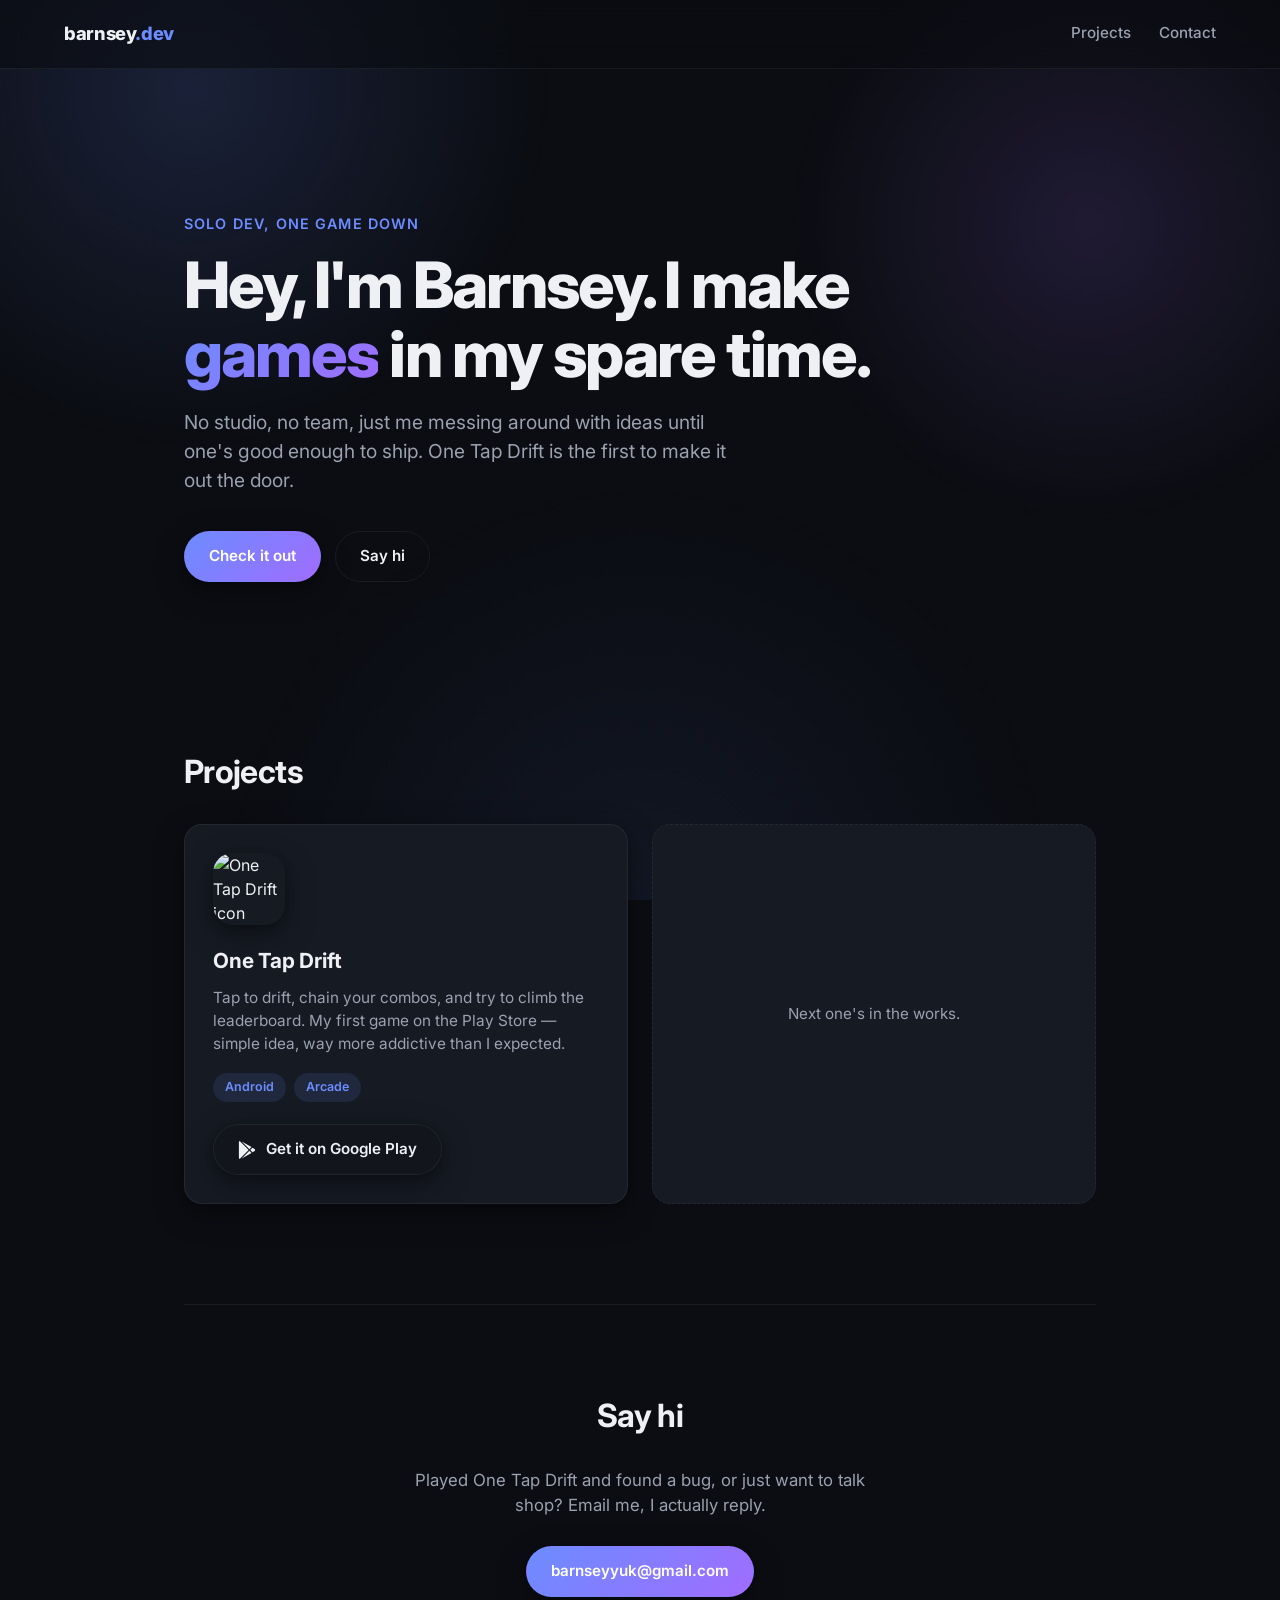
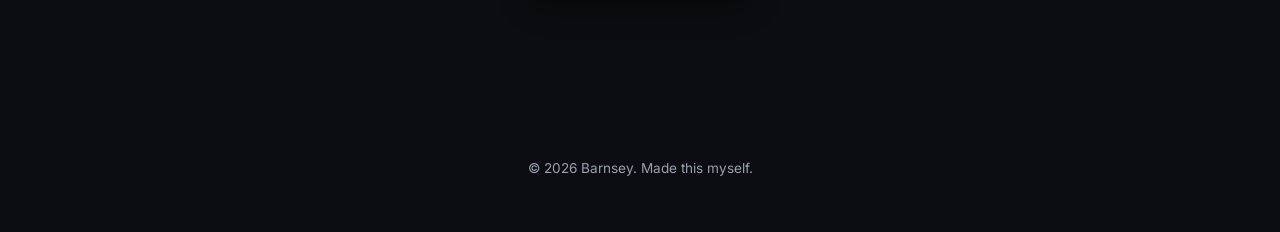
==== index.html @ 82afec38 "Add files via upload" ====
<!DOCTYPE html>
<html lang="en">
<head>
<meta charset="UTF-8">
<meta name="viewport" content="width=device-width, initial-scale=1.0">
<title>Barnsey — I make games</title>
<meta name="description" content="One guy making games and apps in his spare time. Check out One Tap Drift, my first game on the Play Store.">
<link rel="icon" href="assets/onetapdrift-icon.png">
<link rel="preconnect" href="https://fonts.googleapis.com">
<link rel="preconnect" href="https://fonts.gstatic.com" crossorigin>
<link href="https://fonts.googleapis.com/css2?family=Inter:wght@400;500;600;700;800&display=swap" rel="stylesheet">
<link rel="stylesheet" href="style.css">
</head>
<body>

<div class="bg-glow" aria-hidden="true"></div>

<header class="nav">
  <a href="#top" class="nav__brand">barnsey<span>.dev</span></a>
  <nav class="nav__links">
    <a href="#projects">Projects</a>
    <a href="#contact">Contact</a>
  </nav>
</header>

<main id="top">

  <section class="hero">
    <p class="hero__eyebrow reveal">Solo dev, one game down</p>
    <h1 class="hero__title reveal">
      Hey, I'm Barnsey. I make <span class="grad-text">games</span> in my spare time.
    </h1>
    <p class="hero__subtitle reveal">
      No studio, no team, just me messing around with ideas until one's good enough to ship.
      One Tap Drift is the first to make it out the door.
    </p>
    <div class="hero__actions reveal">
      <a href="#projects" class="btn btn--primary">Check it out</a>
      <a href="mailto:barnseyyuk@gmail.com" class="btn btn--ghost">Say hi</a>
    </div>
  </section>

  <section id="projects" class="projects">
    <h2 class="section-title reveal">Projects</h2>

    <div class="card-grid">
      <article class="card reveal">
        <div class="card__icon-wrap">
          <img src="assets/onetapdrift-icon.png" alt="One Tap Drift icon" class="card__icon">
        </div>
        <div class="card__body">
          <h3 class="card__title">One Tap Drift</h3>
          <p class="card__desc">
            Tap to drift, chain your combos, and try to climb the leaderboard.
            My first game on the Play Store — simple idea, way more addictive than I expected.
          </p>
          <div class="card__tags">
            <span class="tag">Android</span>
            <span class="tag">Arcade</span>
          </div>
          <a
            href="https://play.google.com/store/apps/details?id=com.barnseyy.onetapdrift"
            class="btn btn--store"
            target="_blank"
            rel="noopener noreferrer"
          >
            <svg viewBox="0 0 512 512" class="btn__glyph" aria-hidden="true">
              <path fill="currentColor" d="M325.3 234.3L104.6 13l280.8 161.2-60.1 60.1zM47 0C34 6.8 25.3 19.2 25.3 35.3v441.3c0 16.1 8.7 28.5 21.7 35.3l256.6-256L47 0zm425.2 225.6l-58.9-34.1-65.7 64.5 65.7 64.5 60.1-34.1c18-14.3 18-46.5-1.2-60.8zM104.6 499l280.8-161.2-60.1-60.1L104.6 499z"/>
            </svg>
            Get it on Google Play
          </a>
        </div>
      </article>

      <article class="card card--placeholder reveal">
        <div class="card__body card__body--center">
          <p class="card__placeholder-text">Next one's in the works.</p>
        </div>
      </article>
    </div>
  </section>

  <section id="contact" class="contact reveal">
    <h2 class="section-title">Say hi</h2>
    <p class="contact__text">
      Played One Tap Drift and found a bug, or just want to talk shop? Email me, I actually reply.
    </p>
    <a href="mailto:barnseyyuk@gmail.com" class="btn btn--primary">barnseyyuk@gmail.com</a>
  </section>

</main>

<footer class="footer">
  <p>&copy; <span id="year"></span> Barnsey. Made this myself.</p>
</footer>

<script src="script.js"></script>
</body>
</html>
---- style.css ----
:root {
  --bg: #0b0d12;
  --bg-elev: #12151c;
  --card: #161a23;
  --card-border: rgba(255, 255, 255, 0.06);
  --text: #eef0f4;
  --text-dim: #9aa1b0;
  --accent: #6c8cff;
  --accent-2: #a06cff;
  --shadow-soft: 0 10px 30px rgba(0, 0, 0, 0.35), 0 2px 8px rgba(0, 0, 0, 0.25);
  --shadow-lift: 0 20px 45px rgba(0, 0, 0, 0.45), 0 6px 16px rgba(0, 0, 0, 0.3);
  --radius: 18px;
}

* { box-sizing: border-box; }

html { scroll-behavior: smooth; }

body {
  margin: 0;
  min-height: 100vh;
  background: var(--bg);
  color: var(--text);
  font-family: "Inter", -apple-system, BlinkMacSystemFont, "Segoe UI", sans-serif;
  line-height: 1.5;
  -webkit-font-smoothing: antialiased;
  overflow-x: hidden;
}

/* ---------- ambient background glow ---------- */
.bg-glow {
  position: fixed;
  inset: 0;
  z-index: -1;
  background:
    radial-gradient(600px circle at 15% 10%, rgba(108, 140, 255, 0.16), transparent 60%),
    radial-gradient(500px circle at 85% 25%, rgba(160, 108, 255, 0.14), transparent 60%),
    radial-gradient(700px circle at 50% 100%, rgba(108, 140, 255, 0.08), transparent 60%);
  pointer-events: none;
}

/* ---------- nav ---------- */
.nav {
  position: sticky;
  top: 0;
  z-index: 10;
  display: flex;
  align-items: center;
  justify-content: space-between;
  padding: 20px clamp(20px, 6vw, 64px);
  backdrop-filter: blur(14px);
  background: rgba(11, 13, 18, 0.6);
  border-bottom: 1px solid var(--card-border);
}

.nav__brand {
  font-weight: 800;
  font-size: 1.15rem;
  letter-spacing: -0.02em;
  color: var(--text);
  text-decoration: none;
}
.nav__brand span { color: var(--accent); }

.nav__links { display: flex; gap: 28px; }
.nav__links a {
  color: var(--text-dim);
  text-decoration: none;
  font-size: 0.95rem;
  font-weight: 500;
  transition: color 0.2s ease;
}
.nav__links a:hover { color: var(--text); }

/* ---------- layout helpers ---------- */
main {
  max-width: 1040px;
  margin: 0 auto;
  padding: 0 clamp(20px, 6vw, 64px);
}

.section-title {
  font-size: clamp(1.5rem, 3vw, 2rem);
  font-weight: 700;
  letter-spacing: -0.02em;
  margin-bottom: 28px;
}

.grad-text {
  background: linear-gradient(135deg, var(--accent), var(--accent-2));
  -webkit-background-clip: text;
  background-clip: text;
  color: transparent;
}

/* ---------- hero ---------- */
.hero {
  padding: clamp(80px, 16vh, 160px) 0 100px;
}

.hero__eyebrow {
  color: var(--accent);
  font-weight: 600;
  font-size: 0.9rem;
  letter-spacing: 0.08em;
  text-transform: uppercase;
  margin: 0 0 16px;
}

.hero__title {
  font-size: clamp(2.4rem, 6vw, 4rem);
  font-weight: 800;
  letter-spacing: -0.03em;
  line-height: 1.08;
  margin: 0 0 20px;
  max-width: 18ch;
}

.hero__subtitle {
  color: var(--text-dim);
  font-size: clamp(1rem, 2vw, 1.2rem);
  max-width: 46ch;
  margin: 0 0 36px;
}

.hero__actions { display: flex; gap: 14px; flex-wrap: wrap; }

/* ---------- buttons ---------- */
.btn {
  display: inline-flex;
  align-items: center;
  gap: 10px;
  padding: 13px 24px;
  border-radius: 999px;
  font-weight: 600;
  font-size: 0.95rem;
  text-decoration: none;
  transition: transform 0.25s ease, box-shadow 0.25s ease, background 0.25s ease;
  border: 1px solid transparent;
  cursor: pointer;
}
.btn:hover { transform: translateY(-2px); }

.btn--primary {
  background: linear-gradient(135deg, var(--accent), var(--accent-2));
  color: white;
  box-shadow: var(--shadow-soft);
}
.btn--primary:hover { box-shadow: var(--shadow-lift); }

.btn--ghost {
  background: transparent;
  color: var(--text);
  border-color: var(--card-border);
}
.btn--ghost:hover { background: rgba(255, 255, 255, 0.04); }

.btn--store {
  background: var(--bg-elev);
  color: var(--text);
  border-color: var(--card-border);
  box-shadow: var(--shadow-soft);
}
.btn--store:hover { box-shadow: var(--shadow-lift); background: #1a1f2b; }
.btn__glyph { width: 18px; height: 18px; }

/* ---------- projects ---------- */
.projects { padding: 40px 0 100px; }

.card-grid {
  display: grid;
  grid-template-columns: repeat(auto-fit, minmax(280px, 1fr));
  gap: 24px;
}

.card {
  background: var(--card);
  border: 1px solid var(--card-border);
  border-radius: var(--radius);
  padding: 28px;
  box-shadow: var(--shadow-soft);
  transition: transform 0.35s ease, box-shadow 0.35s ease, border-color 0.35s ease;
}
.card:hover {
  transform: translateY(-6px);
  box-shadow: var(--shadow-lift);
  border-color: rgba(108, 140, 255, 0.25);
}

.card__icon-wrap {
  width: 72px;
  height: 72px;
  border-radius: 20px;
  overflow: hidden;
  box-shadow: var(--shadow-soft);
  margin-bottom: 20px;
}
.card__icon { width: 100%; height: 100%; display: block; object-fit: cover; }

.card__title { font-size: 1.3rem; font-weight: 700; margin: 0 0 10px; letter-spacing: -0.01em; }
.card__desc { color: var(--text-dim); font-size: 0.96rem; margin: 0 0 18px; }

.card__tags { display: flex; gap: 8px; margin-bottom: 22px; }
.tag {
  font-size: 0.78rem;
  font-weight: 600;
  color: var(--accent);
  background: rgba(108, 140, 255, 0.12);
  padding: 5px 12px;
  border-radius: 999px;
}

.card--placeholder {
  display: flex;
  align-items: center;
  justify-content: center;
  border-style: dashed;
  box-shadow: none;
  min-height: 180px;
}
.card--placeholder:hover { transform: none; box-shadow: none; }
.card__placeholder-text { color: var(--text-dim); font-size: 0.95rem; margin: 0; }

/* ---------- contact ---------- */
.contact {
  padding: 60px 0 120px;
  text-align: center;
  border-top: 1px solid var(--card-border);
}
.contact__text {
  color: var(--text-dim);
  max-width: 42ch;
  margin: 0 auto 28px;
  font-size: 1.05rem;
}

/* ---------- footer ---------- */
.footer {
  text-align: center;
  padding: 28px 20px 40px;
  color: var(--text-dim);
  font-size: 0.85rem;
}

/* ---------- scroll reveal ---------- */
.reveal {
  opacity: 0;
  transform: translateY(18px);
  transition: opacity 0.7s ease, transform 0.7s ease;
}
.reveal.is-visible {
  opacity: 1;
  transform: translateY(0);
}

@media (prefers-reduced-motion: reduce) {
  .reveal { opacity: 1; transform: none; transition: none; }
  html { scroll-behavior: auto; }
}
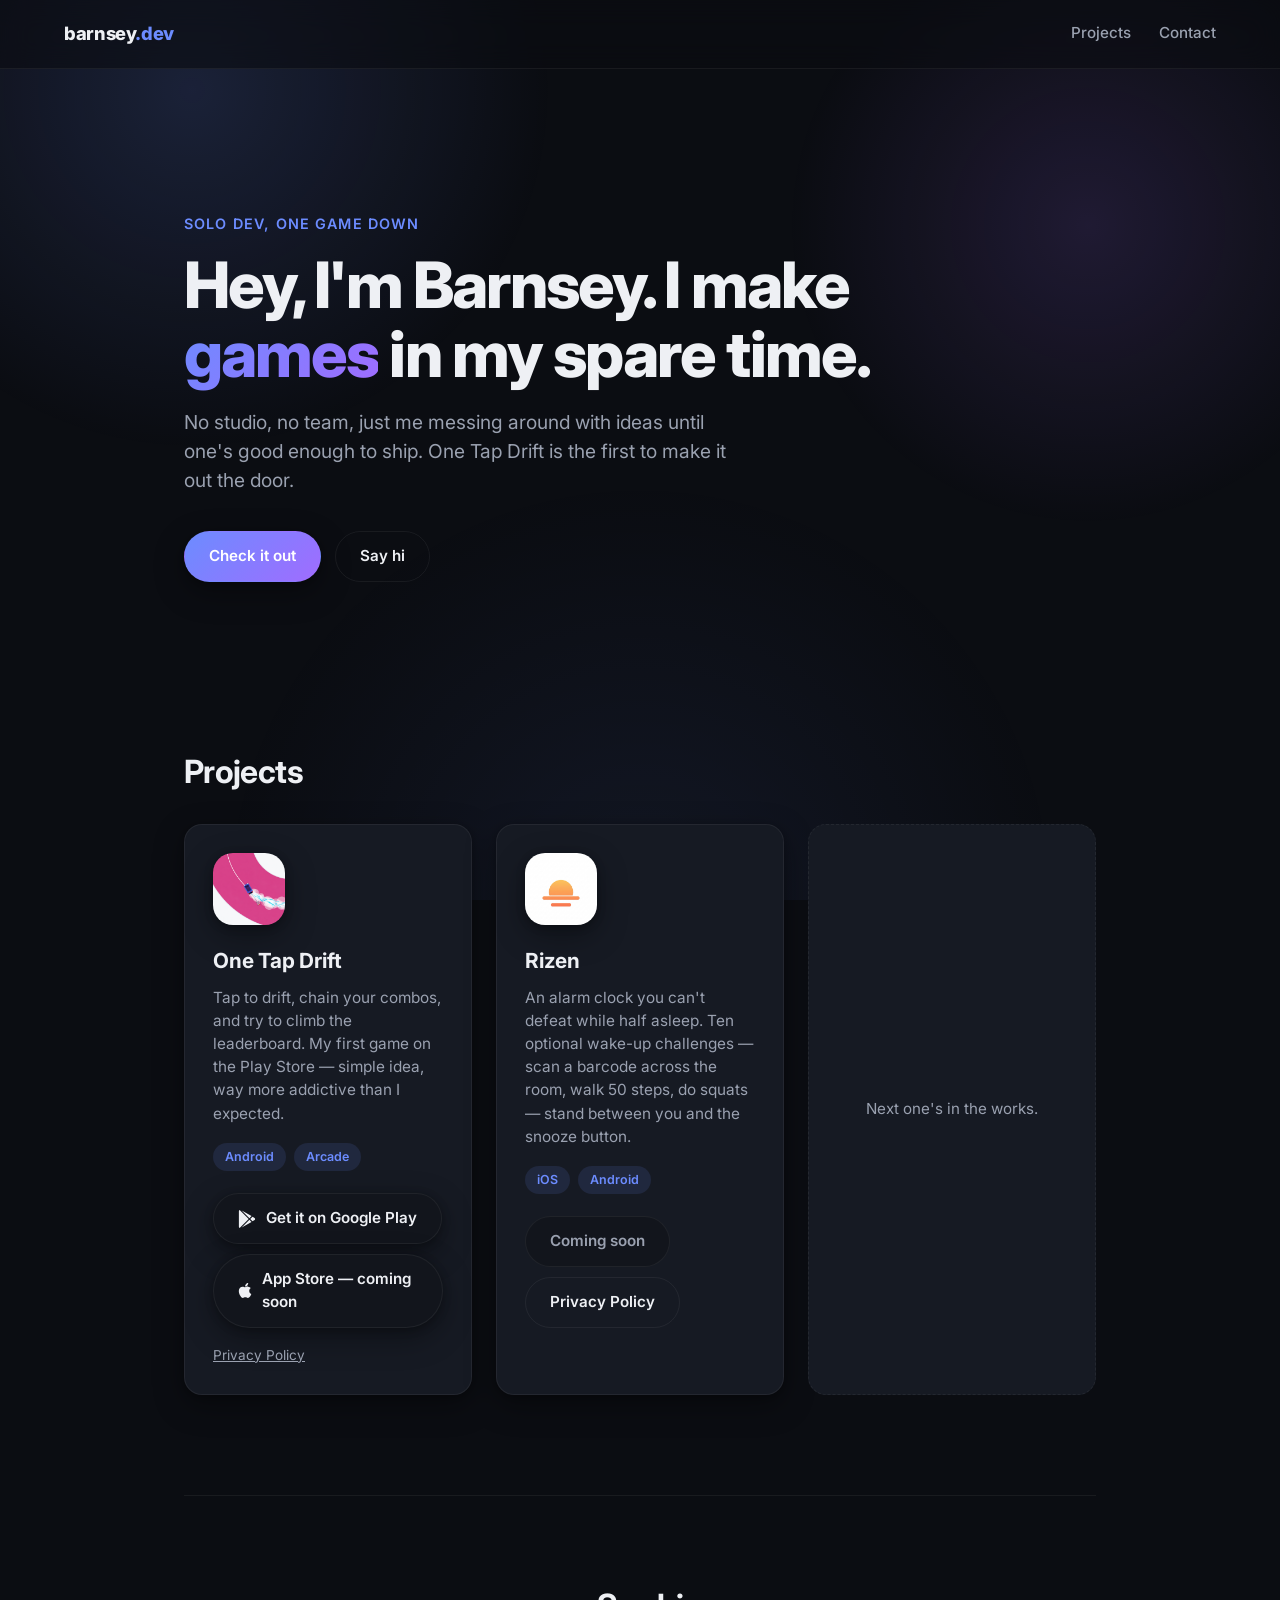
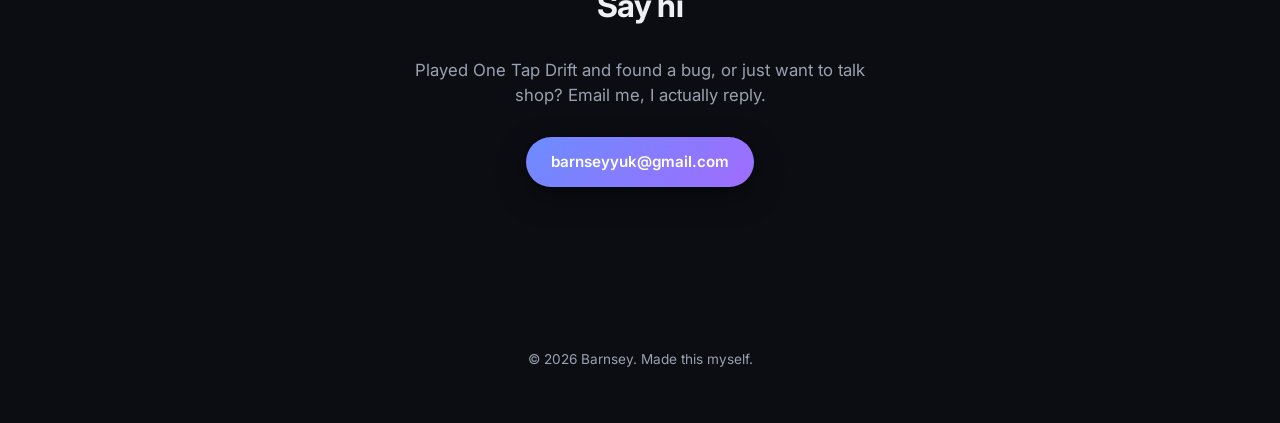
==== commit bb41b03f: "new app coming soon" ====
--- a/index.html
+++ b/index.html
@@ -58,17 +58,54 @@
             <span class="tag">Android</span>
             <span class="tag">Arcade</span>
           </div>
-          <a
-            href="https://play.google.com/store/apps/details?id=com.barnseyy.onetapdrift"
-            class="btn btn--store"
-            target="_blank"
-            rel="noopener noreferrer"
-          >
-            <svg viewBox="0 0 512 512" class="btn__glyph" aria-hidden="true">
-              <path fill="currentColor" d="M325.3 234.3L104.6 13l280.8 161.2-60.1 60.1zM47 0C34 6.8 25.3 19.2 25.3 35.3v441.3c0 16.1 8.7 28.5 21.7 35.3l256.6-256L47 0zm425.2 225.6l-58.9-34.1-65.7 64.5 65.7 64.5 60.1-34.1c18-14.3 18-46.5-1.2-60.8zM104.6 499l280.8-161.2-60.1-60.1L104.6 499z"/>
-            </svg>
-            Get it on Google Play
-          </a>
+          <div class="card__badges">
+            <a
+              href="https://play.google.com/store/apps/details?id=com.barnseyy.onetapdrift"
+              class="btn btn--store"
+              target="_blank"
+              rel="noopener noreferrer"
+            >
+              <svg viewBox="0 0 512 512" class="btn__glyph" aria-hidden="true">
+                <path fill="currentColor" d="M325.3 234.3L104.6 13l280.8 161.2-60.1 60.1zM47 0C34 6.8 25.3 19.2 25.3 35.3v441.3c0 16.1 8.7 28.5 21.7 35.3l256.6-256L47 0zm425.2 225.6l-58.9-34.1-65.7 64.5 65.7 64.5 60.1-34.1c18-14.3 18-46.5-1.2-60.8zM104.6 499l280.8-161.2-60.1-60.1L104.6 499z"/>
+              </svg>
+              Get it on Google Play
+            </a>
+            <!-- TODO: replace with the real App Store link once live -->
+            <a
+              href="#"
+              class="btn btn--store"
+              target="_blank"
+              rel="noopener noreferrer"
+            >
+              <svg viewBox="0 0 384 512" class="btn__glyph btn__glyph--apple" aria-hidden="true">
+                <path fill="currentColor" d="M318.7 268.7c-.2-36.7 16.4-64.4 50-84.8-18.8-26.9-47.2-41.7-84.7-44.6-35.5-2.8-74.3 20.7-88.5 20.7-15 0-49.4-19.7-76.4-19.7C63.3 141.2 4 184.8 4 273.5q0 39.3 14.4 81.2c12.8 36.7 59 126.7 107.2 125.2 25.2-.6 43-17.9 75.8-17.9 31.8 0 48.3 17.9 76.4 17.9 48.6-.7 90.4-82.5 102.6-119.3-65.2-30.7-61.7-90-61.7-91.9zm-56.6-164.2c27.3-32.4 24.8-61.9 24-72.5-24.1 1.4-52 16.4-67.9 34.9-17.5 19.8-27.8 44.3-25.6 71.9 26.1 2 49.9-11.4 69.5-34.3z"/>
+              </svg>
+              App Store — coming soon
+            </a>
+          </div>
+          <p style="margin: 14px 0 0;"><a href="onetapdrift-privacy.html" style="color: var(--text-dim); font-size: 0.85rem;">Privacy Policy</a></p>
+        </div>
+      </article>
+
+      <article class="card reveal">
+        <div class="card__icon-wrap">
+          <img src="assets/rizen-icon.png" alt="Rizen icon" class="card__icon">
+        </div>
+        <div class="card__body">
+          <h3 class="card__title">Rizen</h3>
+          <p class="card__desc">
+            An alarm clock you can't defeat while half asleep. Ten optional wake-up
+            challenges — scan a barcode across the room, walk 50 steps, do squats —
+            stand between you and the snooze button.
+          </p>
+          <div class="card__tags">
+            <span class="tag">iOS</span>
+            <span class="tag">Android</span>
+          </div>
+          <div class="card__badges">
+            <span class="btn btn--soon">Coming soon</span>
+            <a href="rizen-privacy.html" class="btn btn--ghost">Privacy Policy</a>
+          </div>
         </div>
       </article>
 
--- a/style.css
+++ b/style.css
@@ -257,3 +257,47 @@
   .reveal { opacity: 1; transform: none; transition: none; }
   html { scroll-behavior: auto; }
 }
+
+/* ---------- app store badges ---------- */
+.card__badges { display: flex; flex-wrap: wrap; gap: 10px; }
+
+.btn--soon {
+  background: var(--bg-elev);
+  color: var(--text-dim);
+  border-color: var(--card-border);
+  cursor: default;
+  pointer-events: none;
+}
+.btn__glyph--apple { width: 17px; height: 17px; }
+
+/* ---------- policy pages ---------- */
+.policy { padding: clamp(60px, 10vh, 100px) 0 100px; }
+
+.policy__updated { color: var(--text-dim); font-size: 0.9rem; margin: -12px 0 40px; }
+
+.policy__body { color: var(--text-dim); font-size: 1rem; }
+.policy__body h2 {
+  color: var(--text);
+  font-size: 1.3rem;
+  font-weight: 700;
+  letter-spacing: -0.01em;
+  margin: 40px 0 14px;
+}
+.policy__body h2:first-child { margin-top: 0; }
+.policy__body p { margin: 0 0 16px; }
+.policy__body ul { margin: 0 0 16px; padding-left: 1.2em; }
+.policy__body li { margin-bottom: 8px; }
+.policy__body a { color: var(--accent); }
+.policy__body strong { color: var(--text); }
+
+.policy__back {
+  display: inline-flex;
+  align-items: center;
+  gap: 6px;
+  color: var(--text-dim);
+  text-decoration: none;
+  font-size: 0.9rem;
+  font-weight: 500;
+  margin-bottom: 28px;
+}
+.policy__back:hover { color: var(--text); }
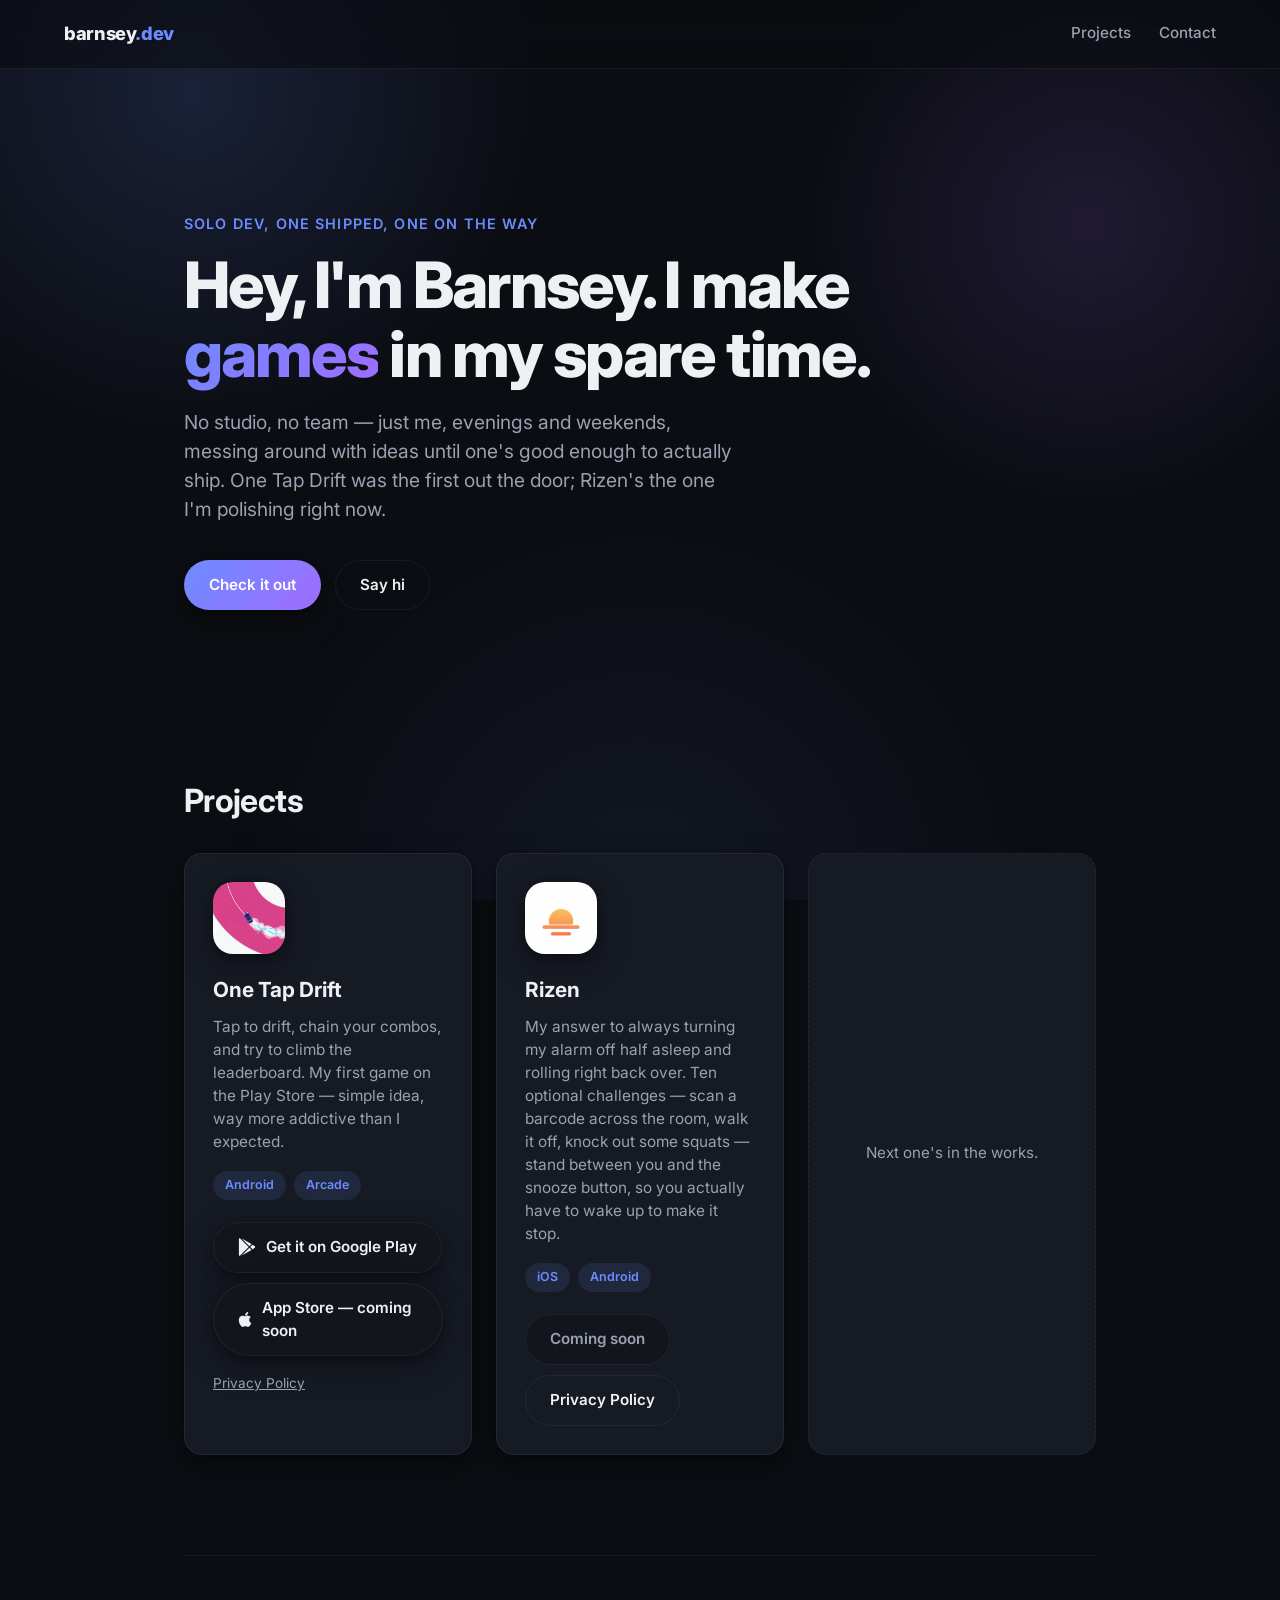
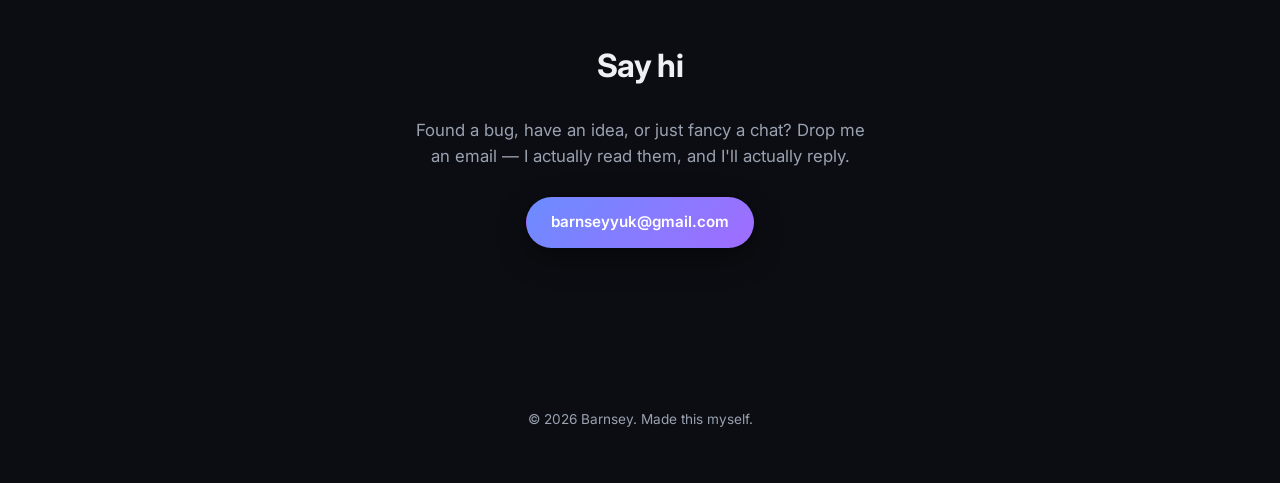
==== commit 4b43219d: "Update 1.2" ====
--- a/index.html
+++ b/index.html
@@ -4,7 +4,7 @@
 <meta charset="UTF-8">
 <meta name="viewport" content="width=device-width, initial-scale=1.0">
 <title>Barnsey — I make games</title>
-<meta name="description" content="One guy making games and apps in his spare time. Check out One Tap Drift, my first game on the Play Store.">
+<meta name="description" content="One guy making games and apps in his spare time. One Tap Drift is live on the Play Store, Rizen's up next.">
 <link rel="icon" href="assets/onetapdrift-icon.png">
 <link rel="preconnect" href="https://fonts.googleapis.com">
 <link rel="preconnect" href="https://fonts.gstatic.com" crossorigin>
@@ -26,13 +26,14 @@
 <main id="top">
 
   <section class="hero">
-    <p class="hero__eyebrow reveal">Solo dev, one game down</p>
+    <p class="hero__eyebrow reveal">Solo dev, one shipped, one on the way</p>
     <h1 class="hero__title reveal">
       Hey, I'm Barnsey. I make <span class="grad-text">games</span> in my spare time.
     </h1>
     <p class="hero__subtitle reveal">
-      No studio, no team, just me messing around with ideas until one's good enough to ship.
-      One Tap Drift is the first to make it out the door.
+      No studio, no team — just me, evenings and weekends, messing around with ideas
+      until one's good enough to actually ship. One Tap Drift was the first out the
+      door; Rizen's the one I'm polishing right now.
     </p>
     <div class="hero__actions reveal">
       <a href="#projects" class="btn btn--primary">Check it out</a>
@@ -94,9 +95,10 @@
         <div class="card__body">
           <h3 class="card__title">Rizen</h3>
           <p class="card__desc">
-            An alarm clock you can't defeat while half asleep. Ten optional wake-up
-            challenges — scan a barcode across the room, walk 50 steps, do squats —
-            stand between you and the snooze button.
+            My answer to always turning my alarm off half asleep and rolling right
+            back over. Ten optional challenges — scan a barcode across the room,
+            walk it off, knock out some squats — stand between you and the snooze
+            button, so you actually have to wake up to make it stop.
           </p>
           <div class="card__tags">
             <span class="tag">iOS</span>
@@ -120,7 +122,7 @@
   <section id="contact" class="contact reveal">
     <h2 class="section-title">Say hi</h2>
     <p class="contact__text">
-      Played One Tap Drift and found a bug, or just want to talk shop? Email me, I actually reply.
+      Found a bug, have an idea, or just fancy a chat? Drop me an email — I actually read them, and I'll actually reply.
     </p>
     <a href="mailto:barnseyyuk@gmail.com" class="btn btn--primary">barnseyyuk@gmail.com</a>
   </section>
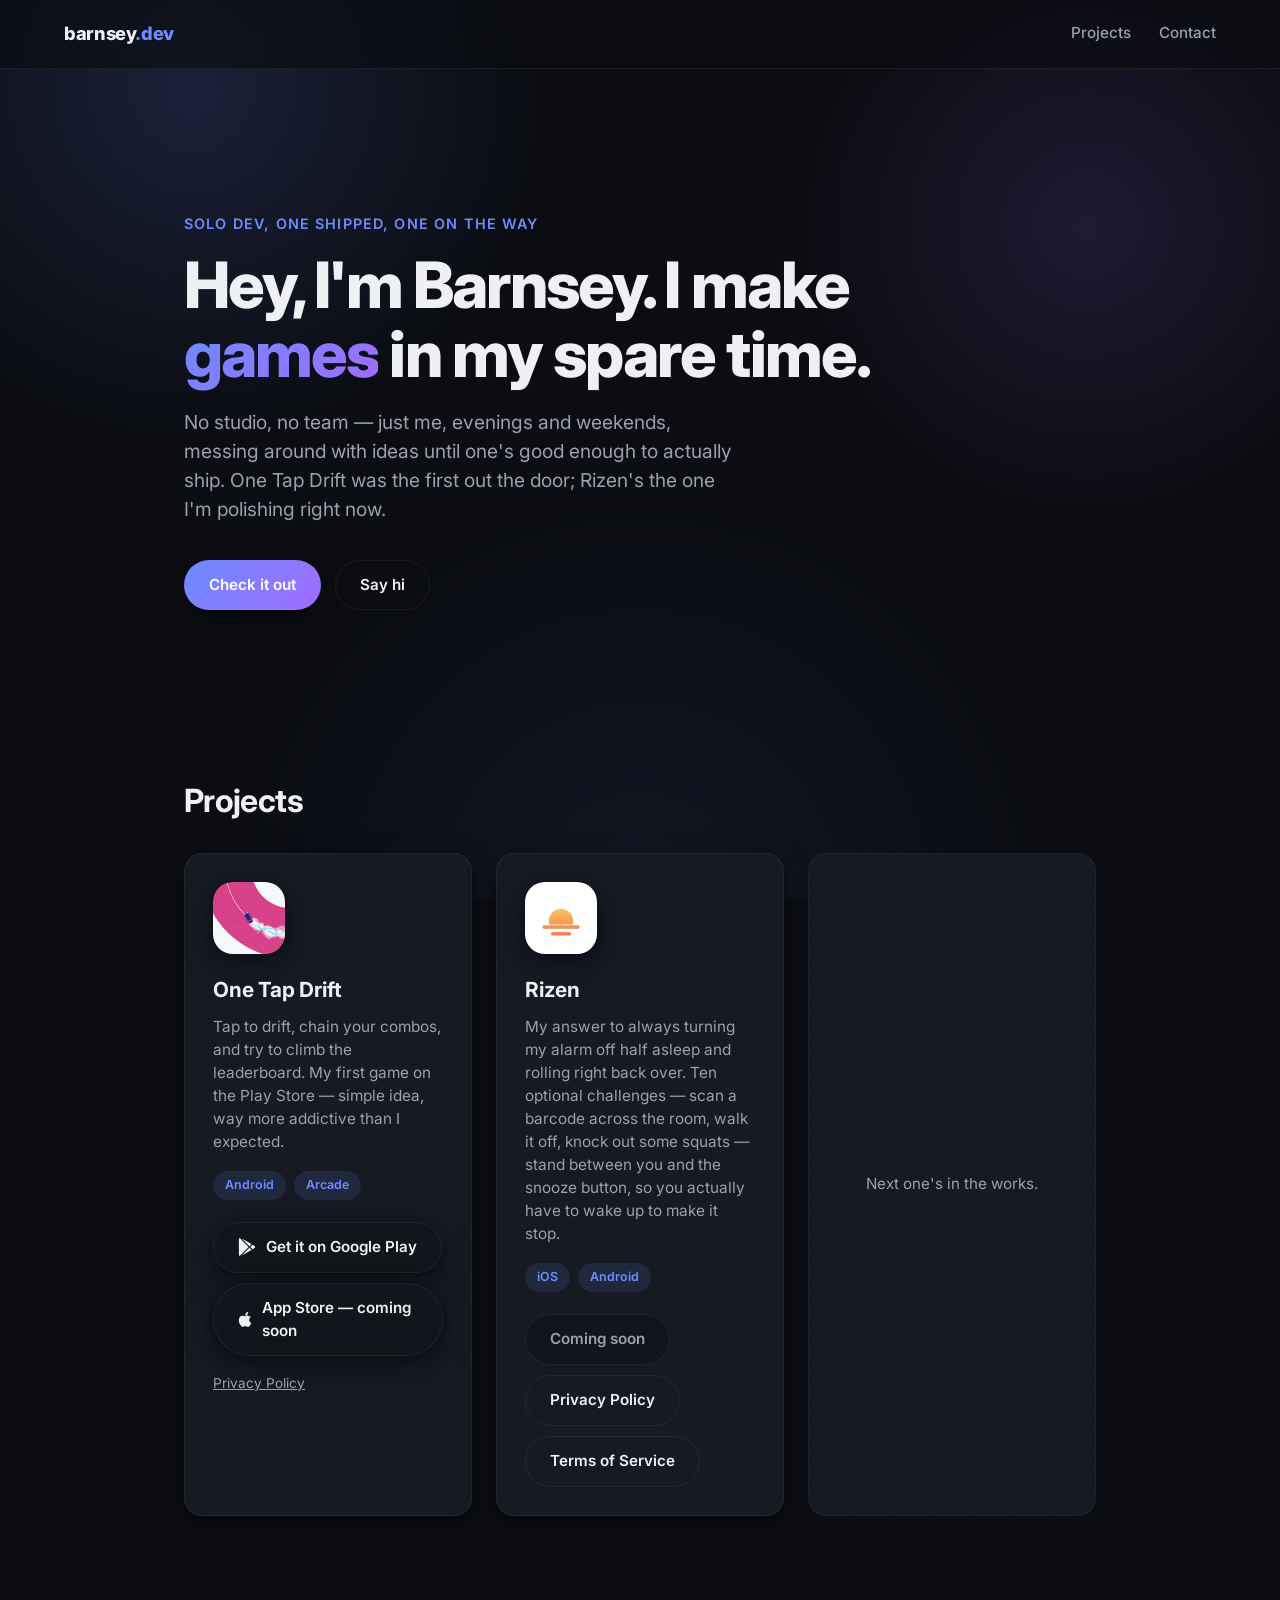
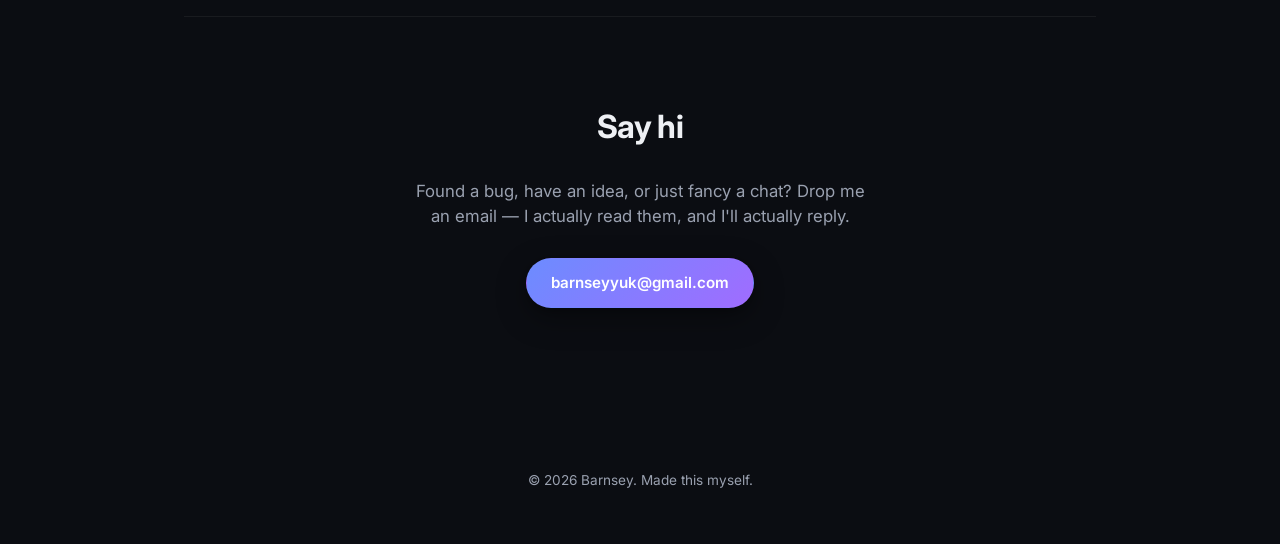
==== commit f3c7f833: "tos add for rizen" ====
--- a/index.html
+++ b/index.html
@@ -107,6 +107,7 @@
           <div class="card__badges">
             <span class="btn btn--soon">Coming soon</span>
             <a href="rizen-privacy.html" class="btn btn--ghost">Privacy Policy</a>
+            <a href="rizen-tos.html" class="btn btn--ghost">Terms of Service</a>
           </div>
         </div>
       </article>
--- a/style.css
+++ b/style.css
@@ -283,6 +283,12 @@
   letter-spacing: -0.01em;
   margin: 40px 0 14px;
 }
+.policy__body h3 {
+  color: var(--text);
+  font-size: 1.15rem;
+  font-weight: 600;
+  margin: 28px 0 12px;
+}
 .policy__body h2:first-child { margin-top: 0; }
 .policy__body p { margin: 0 0 16px; }
 .policy__body ul { margin: 0 0 16px; padding-left: 1.2em; }
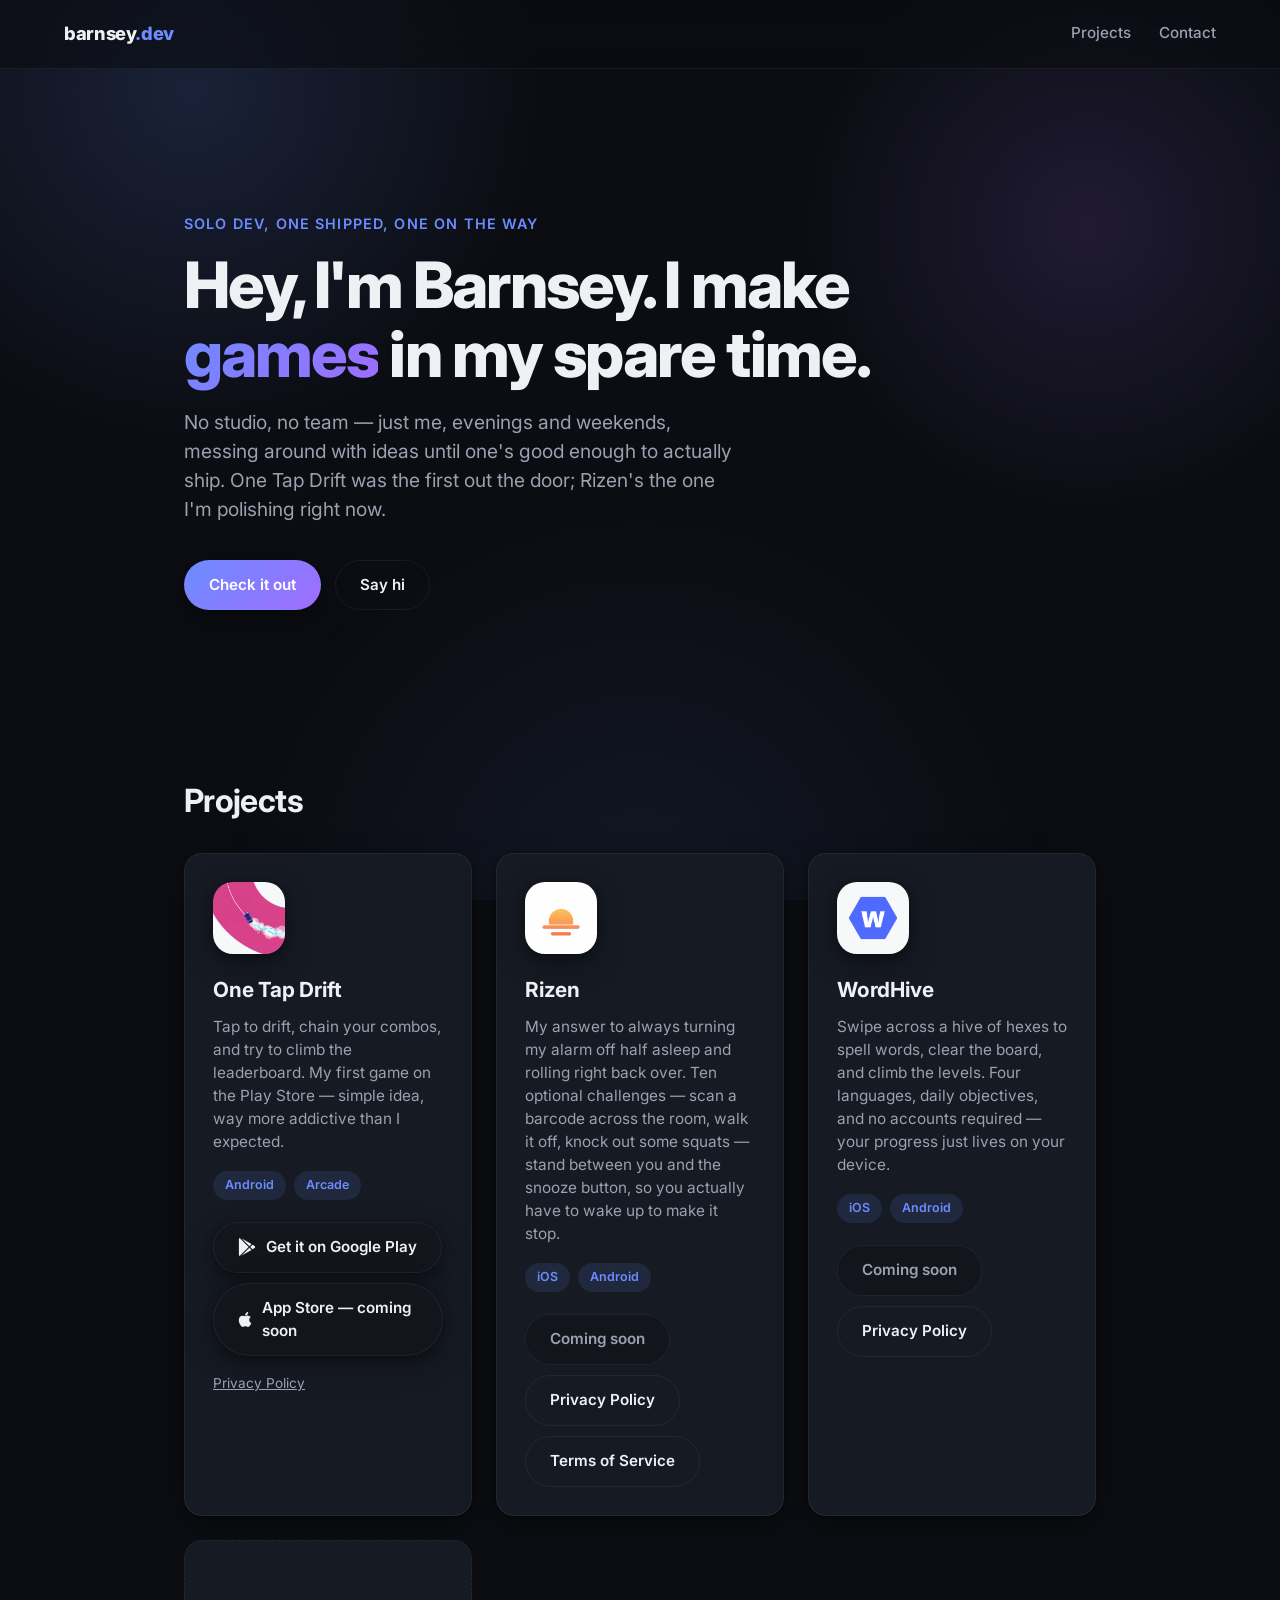
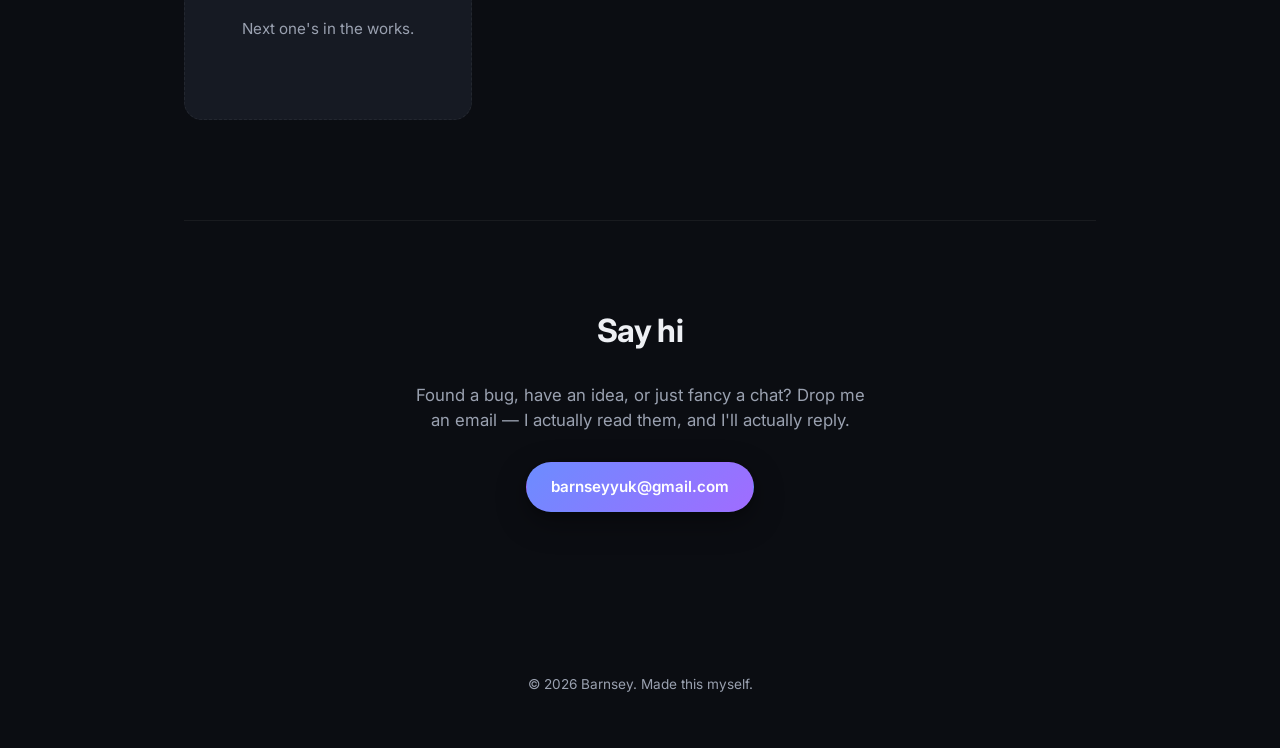
==== commit 104fe591: "Add WordHive privacy policy and project card Privacy policy covers AdMob ads (age-gated personalisat" ====
--- a/index.html
+++ b/index.html
@@ -112,6 +112,28 @@
         </div>
       </article>
 
+      <article class="card reveal">
+        <div class="card__icon-wrap">
+          <img src="assets/wordhive-icon.png" alt="WordHive icon" class="card__icon">
+        </div>
+        <div class="card__body">
+          <h3 class="card__title">WordHive</h3>
+          <p class="card__desc">
+            Swipe across a hive of hexes to spell words, clear the board, and
+            climb the levels. Four languages, daily objectives, and no
+            accounts required — your progress just lives on your device.
+          </p>
+          <div class="card__tags">
+            <span class="tag">iOS</span>
+            <span class="tag">Android</span>
+          </div>
+          <div class="card__badges">
+            <span class="btn btn--soon">Coming soon</span>
+            <a href="wordhive-privacy.html" class="btn btn--ghost">Privacy Policy</a>
+          </div>
+        </div>
+      </article>
+
       <article class="card card--placeholder reveal">
         <div class="card__body card__body--center">
           <p class="card__placeholder-text">Next one's in the works.</p>
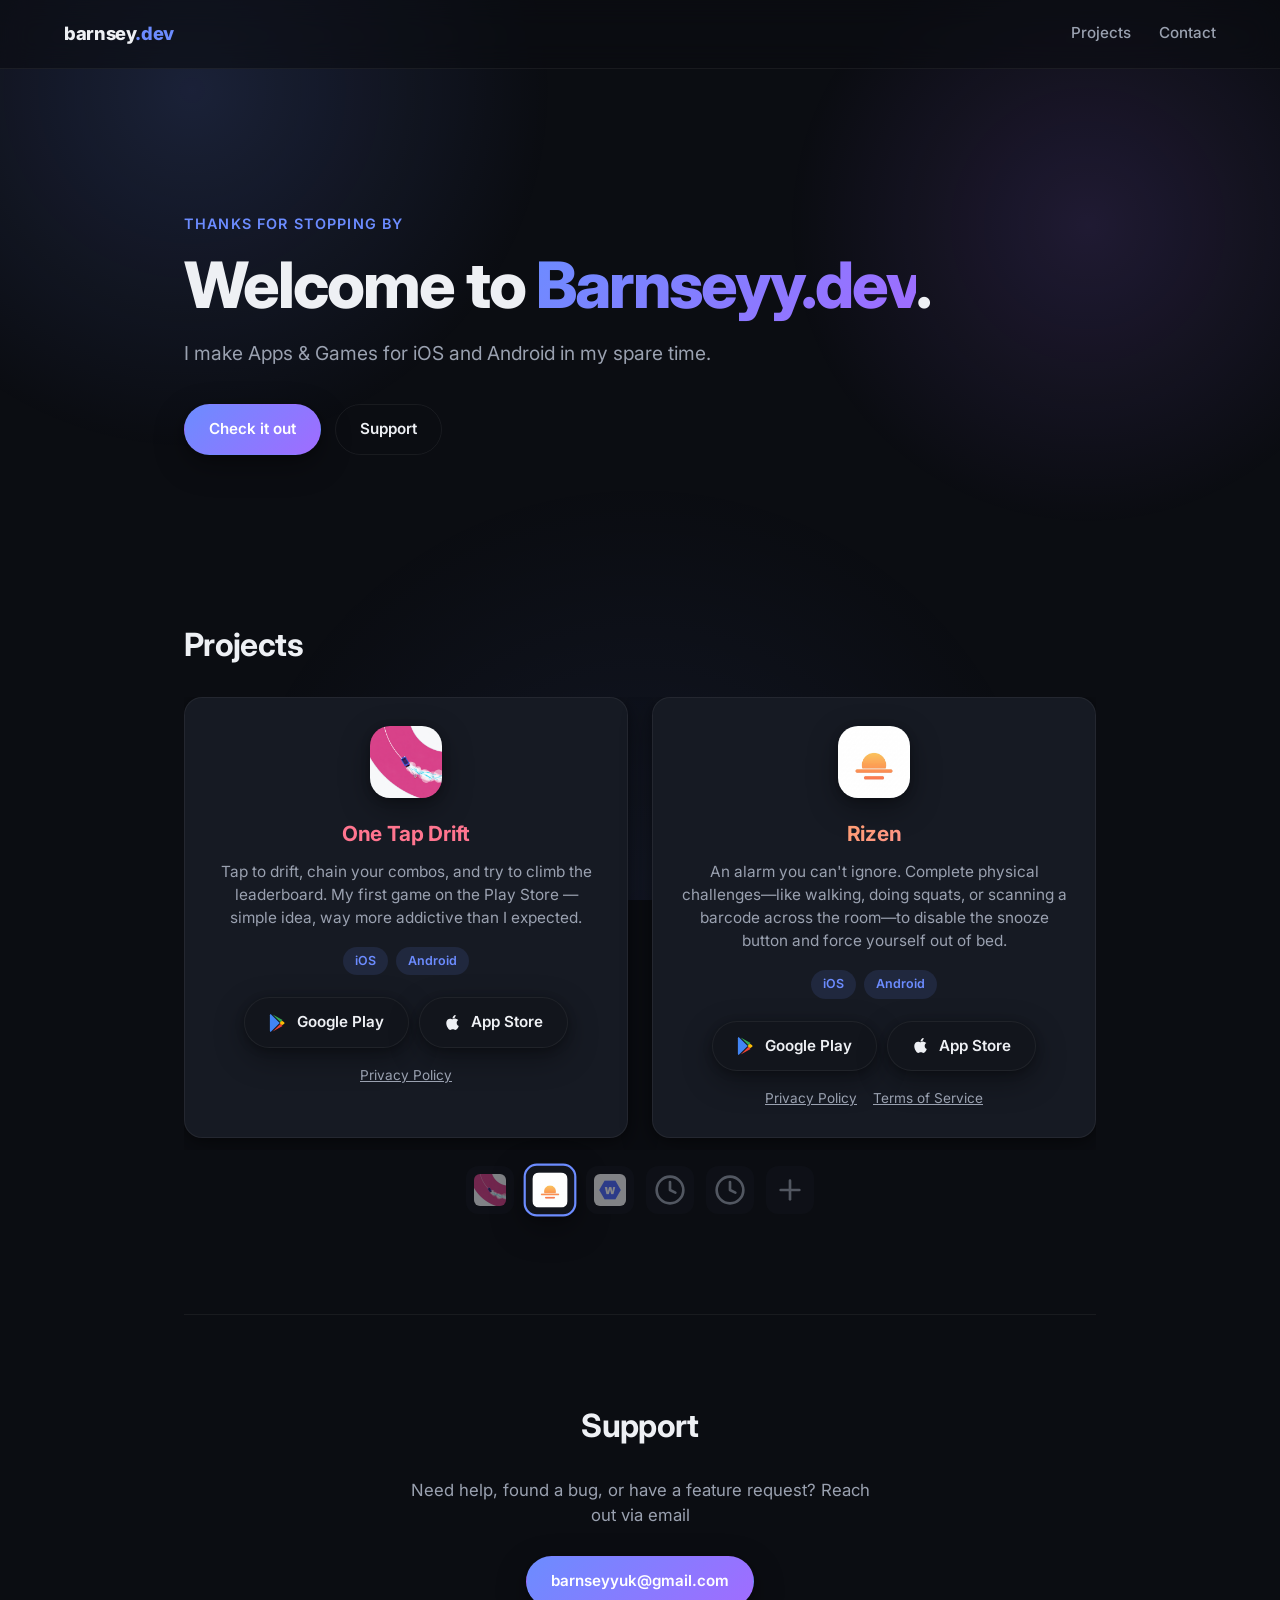
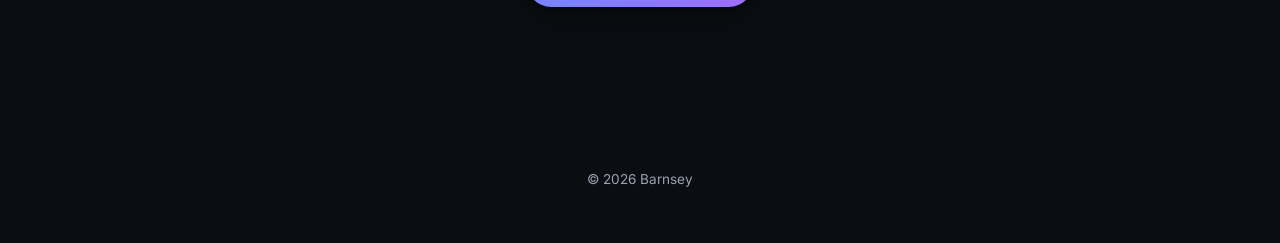
==== commit 4e146315: "improvements - new games added" ====
--- a/index.html
+++ b/index.html
@@ -26,38 +26,37 @@
 <main id="top">
 
   <section class="hero">
-    <p class="hero__eyebrow reveal">Solo dev, one shipped, one on the way</p>
+    <p class="hero__eyebrow reveal">Thanks for stopping by</p>
     <h1 class="hero__title reveal">
-      Hey, I'm Barnsey. I make <span class="grad-text">games</span> in my spare time.
+      Welcome to <span class="grad-text">Barnseyy.dev</span>.
     </h1>
     <p class="hero__subtitle reveal">
-      No studio, no team — just me, evenings and weekends, messing around with ideas
-      until one's good enough to actually ship. One Tap Drift was the first out the
-      door; Rizen's the one I'm polishing right now.
+      I make Apps & Games for  iOS and Android in my spare time.
     </p>
     <div class="hero__actions reveal">
       <a href="#projects" class="btn btn--primary">Check it out</a>
-      <a href="mailto:barnseyyuk@gmail.com" class="btn btn--ghost">Say hi</a>
+      <a href="mailto:barnseyyuk@gmail.com" class="btn btn--ghost">Support</a>
     </div>
   </section>
 
   <section id="projects" class="projects">
     <h2 class="section-title reveal">Projects</h2>
 
-    <div class="card-grid">
+    <div class="carousel-container">
+    <div class="carousel-track" id="projectCarousel">
       <article class="card reveal">
         <div class="card__icon-wrap">
           <img src="assets/onetapdrift-icon.png" alt="One Tap Drift icon" class="card__icon">
         </div>
         <div class="card__body">
-          <h3 class="card__title">One Tap Drift</h3>
+          <h3 class="card__title" style="color: #ff758f;">One Tap Drift</h3>
           <p class="card__desc">
             Tap to drift, chain your combos, and try to climb the leaderboard.
             My first game on the Play Store — simple idea, way more addictive than I expected.
           </p>
           <div class="card__tags">
-            <span class="tag">Android</span>
-            <span class="tag">Arcade</span>
+            <span class="tag">iOS</span>
+            <span class="tag">Android</span>
           </div>
           <div class="card__badges">
             <a
@@ -67,9 +66,12 @@
               rel="noopener noreferrer"
             >
               <svg viewBox="0 0 512 512" class="btn__glyph" aria-hidden="true">
-                <path fill="currentColor" d="M325.3 234.3L104.6 13l280.8 161.2-60.1 60.1zM47 0C34 6.8 25.3 19.2 25.3 35.3v441.3c0 16.1 8.7 28.5 21.7 35.3l256.6-256L47 0zm425.2 225.6l-58.9-34.1-65.7 64.5 65.7 64.5 60.1-34.1c18-14.3 18-46.5-1.2-60.8zM104.6 499l280.8-161.2-60.1-60.1L104.6 499z"/>
-              </svg>
-              Get it on Google Play
+                <path fill="#34A853" d="M325.3 234.3L104.6 13l280.8 161.2-60.1 60.1z"/>
+                <path fill="#4285F4" d="M47 0C34 6.8 25.3 19.2 25.3 35.3v441.3c0 16.1 8.7 28.5 21.7 35.3l256.6-256L47 0z"/>
+                <path fill="#FBBC05" d="M425.2 225.6l-58.9-34.1-65.7 64.5 65.7 64.5 60.1-34.1c18-14.3 18-46.5-1.2-60.8z"/>
+                <path fill="#EA4335" d="M104.6 499l280.8-161.2-60.1-60.1L104.6 499z"/>
+              </svg>
+              Google Play
             </a>
             <!-- TODO: replace with the real App Store link once live -->
             <a
@@ -81,10 +83,10 @@
               <svg viewBox="0 0 384 512" class="btn__glyph btn__glyph--apple" aria-hidden="true">
                 <path fill="currentColor" d="M318.7 268.7c-.2-36.7 16.4-64.4 50-84.8-18.8-26.9-47.2-41.7-84.7-44.6-35.5-2.8-74.3 20.7-88.5 20.7-15 0-49.4-19.7-76.4-19.7C63.3 141.2 4 184.8 4 273.5q0 39.3 14.4 81.2c12.8 36.7 59 126.7 107.2 125.2 25.2-.6 43-17.9 75.8-17.9 31.8 0 48.3 17.9 76.4 17.9 48.6-.7 90.4-82.5 102.6-119.3-65.2-30.7-61.7-90-61.7-91.9zm-56.6-164.2c27.3-32.4 24.8-61.9 24-72.5-24.1 1.4-52 16.4-67.9 34.9-17.5 19.8-27.8 44.3-25.6 71.9 26.1 2 49.9-11.4 69.5-34.3z"/>
               </svg>
-              App Store — coming soon
-            </a>
-          </div>
-          <p style="margin: 14px 0 0;"><a href="onetapdrift-privacy.html" style="color: var(--text-dim); font-size: 0.85rem;">Privacy Policy</a></p>
+              App Store
+            </a>
+          </div>
+          <p style="margin: 14px 0 0;"><a href="onetapdrift-privacy" style="color: var(--text-dim); font-size: 0.85rem;">Privacy Policy</a></p>
         </div>
       </article>
 
@@ -93,22 +95,45 @@
           <img src="assets/rizen-icon.png" alt="Rizen icon" class="card__icon">
         </div>
         <div class="card__body">
-          <h3 class="card__title">Rizen</h3>
-          <p class="card__desc">
-            My answer to always turning my alarm off half asleep and rolling right
-            back over. Ten optional challenges — scan a barcode across the room,
-            walk it off, knock out some squats — stand between you and the snooze
-            button, so you actually have to wake up to make it stop.
-          </p>
-          <div class="card__tags">
-            <span class="tag">iOS</span>
-            <span class="tag">Android</span>
-          </div>
-          <div class="card__badges">
-            <span class="btn btn--soon">Coming soon</span>
-            <a href="rizen-privacy.html" class="btn btn--ghost">Privacy Policy</a>
-            <a href="rizen-tos.html" class="btn btn--ghost">Terms of Service</a>
-          </div>
+          <h3 class="card__title" style="background: linear-gradient(135deg, #ffb347 0%, #ff7eb3 100%); -webkit-background-clip: text; background-clip: text; color: transparent;">Rizen</h3>
+          <p class="card__desc">
+            An alarm you can't ignore. Complete physical challenges—like walking, doing squats, or scanning a barcode across the room—to disable the snooze button and force yourself out of bed.
+          </p>
+          <div class="card__tags">
+            <span class="tag">iOS</span>
+            <span class="tag">Android</span>
+          </div>
+          <div class="card__badges">
+            <a
+              href="#"
+              class="btn btn--store"
+              target="_blank"
+              rel="noopener noreferrer"
+            >
+              <svg viewBox="0 0 512 512" class="btn__glyph" aria-hidden="true">
+                <path fill="#34A853" d="M325.3 234.3L104.6 13l280.8 161.2-60.1 60.1z"/>
+                <path fill="#4285F4" d="M47 0C34 6.8 25.3 19.2 25.3 35.3v441.3c0 16.1 8.7 28.5 21.7 35.3l256.6-256L47 0z"/>
+                <path fill="#FBBC05" d="M425.2 225.6l-58.9-34.1-65.7 64.5 65.7 64.5 60.1-34.1c18-14.3 18-46.5-1.2-60.8z"/>
+                <path fill="#EA4335" d="M104.6 499l280.8-161.2-60.1-60.1L104.6 499z"/>
+              </svg>
+              Google Play
+            </a>
+            <a
+              href="#"
+              class="btn btn--store"
+              target="_blank"
+              rel="noopener noreferrer"
+            >
+              <svg viewBox="0 0 384 512" class="btn__glyph btn__glyph--apple" aria-hidden="true">
+                <path fill="currentColor" d="M318.7 268.7c-.2-36.7 16.4-64.4 50-84.8-18.8-26.9-47.2-41.7-84.7-44.6-35.5-2.8-74.3 20.7-88.5 20.7-15 0-49.4-19.7-76.4-19.7C63.3 141.2 4 184.8 4 273.5q0 39.3 14.4 81.2c12.8 36.7 59 126.7 107.2 125.2 25.2-.6 43-17.9 75.8-17.9 31.8 0 48.3 17.9 76.4 17.9 48.6-.7 90.4-82.5 102.6-119.3-65.2-30.7-61.7-90-61.7-91.9zm-56.6-164.2c27.3-32.4 24.8-61.9 24-72.5-24.1 1.4-52 16.4-67.9 34.9-17.5 19.8-27.8 44.3-25.6 71.9 26.1 2 49.9-11.4 69.5-34.3z"/>
+              </svg>
+              App Store
+            </a>
+          </div>
+          <p style="margin: 14px 0 0;">
+            <a href="rizen-privacy" style="color: var(--text-dim); font-size: 0.85rem; margin-right: 12px;">Privacy Policy</a>
+            <a href="rizen-tos" style="color: var(--text-dim); font-size: 0.85rem;">Terms of Service</a>
+          </p>
         </div>
       </article>
 
@@ -117,7 +142,7 @@
           <img src="assets/wordhive-icon.png" alt="WordHive icon" class="card__icon">
         </div>
         <div class="card__body">
-          <h3 class="card__title">WordHive</h3>
+          <h3 class="card__title" style="color: #a29bfe;">WordHive</h3>
           <p class="card__desc">
             Swipe across a hive of hexes to spell words, clear the board, and
             climb the levels. Four languages, daily objectives, and no
@@ -128,9 +153,107 @@
             <span class="tag">Android</span>
           </div>
           <div class="card__badges">
-            <span class="btn btn--soon">Coming soon</span>
-            <a href="wordhive-privacy.html" class="btn btn--ghost">Privacy Policy</a>
-          </div>
+            <a
+              href="#"
+              class="btn btn--store"
+              target="_blank"
+              rel="noopener noreferrer"
+            >
+              <svg viewBox="0 0 512 512" class="btn__glyph" aria-hidden="true">
+                <path fill="#34A853" d="M325.3 234.3L104.6 13l280.8 161.2-60.1 60.1z"/>
+                <path fill="#4285F4" d="M47 0C34 6.8 25.3 19.2 25.3 35.3v441.3c0 16.1 8.7 28.5 21.7 35.3l256.6-256L47 0z"/>
+                <path fill="#FBBC05" d="M425.2 225.6l-58.9-34.1-65.7 64.5 65.7 64.5 60.1-34.1c18-14.3 18-46.5-1.2-60.8z"/>
+                <path fill="#EA4335" d="M104.6 499l280.8-161.2-60.1-60.1L104.6 499z"/>
+              </svg>
+              Google Play
+            </a>
+            <a
+              href="#"
+              class="btn btn--store"
+              target="_blank"
+              rel="noopener noreferrer"
+            >
+              <svg viewBox="0 0 384 512" class="btn__glyph btn__glyph--apple" aria-hidden="true">
+                <path fill="currentColor" d="M318.7 268.7c-.2-36.7 16.4-64.4 50-84.8-18.8-26.9-47.2-41.7-84.7-44.6-35.5-2.8-74.3 20.7-88.5 20.7-15 0-49.4-19.7-76.4-19.7C63.3 141.2 4 184.8 4 273.5q0 39.3 14.4 81.2c12.8 36.7 59 126.7 107.2 125.2 25.2-.6 43-17.9 75.8-17.9 31.8 0 48.3 17.9 76.4 17.9 48.6-.7 90.4-82.5 102.6-119.3-65.2-30.7-61.7-90-61.7-91.9zm-56.6-164.2c27.3-32.4 24.8-61.9 24-72.5-24.1 1.4-52 16.4-67.9 34.9-17.5 19.8-27.8 44.3-25.6 71.9 26.1 2 49.9-11.4 69.5-34.3z"/>
+              </svg>
+              App Store
+            </a>
+          </div>
+          <p style="margin: 14px 0 0;"><a href="wordhive-privacy" style="color: var(--text-dim); font-size: 0.85rem;">Privacy Policy</a></p>
+        </div>
+      </article>
+
+      <article class="card reveal">
+        <div class="card__icon-wrap" style="display: flex; align-items: center; justify-content: center; background: var(--bg-elev);">
+          <svg viewBox="0 0 24 24" width="32" height="32" stroke="var(--text-dim)" stroke-width="2" fill="none" stroke-linecap="round" stroke-linejoin="round">
+            <circle cx="12" cy="12" r="10"></circle>
+            <polyline points="12 6 12 12 16 14"></polyline>
+          </svg>
+        </div>
+        <div class="card__body">
+          <h3 class="card__title">Astronaut Survivor</h3>
+          <p class="card__desc">
+            Survive the depths of space in this action-packed arcade game. Dodge obstacles, collect power-ups, and see how long you can last.
+          </p>
+          <div class="card__tags">
+            <span class="tag">iOS</span>
+            <span class="tag">Android</span>
+          </div>
+          <div class="card__badges">
+            <a href="#" class="btn btn--store" target="_blank" rel="noopener noreferrer">
+              <svg viewBox="0 0 512 512" class="btn__glyph" aria-hidden="true">
+                <path fill="#34A853" d="M325.3 234.3L104.6 13l280.8 161.2-60.1 60.1z"/>
+                <path fill="#4285F4" d="M47 0C34 6.8 25.3 19.2 25.3 35.3v441.3c0 16.1 8.7 28.5 21.7 35.3l256.6-256L47 0z"/>
+                <path fill="#FBBC05" d="M425.2 225.6l-58.9-34.1-65.7 64.5 65.7 64.5 60.1-34.1c18-14.3 18-46.5-1.2-60.8z"/>
+                <path fill="#EA4335" d="M104.6 499l280.8-161.2-60.1-60.1L104.6 499z"/>
+              </svg>
+              Google Play
+            </a>
+            <a href="#" class="btn btn--store" target="_blank" rel="noopener noreferrer">
+              <svg viewBox="0 0 384 512" class="btn__glyph btn__glyph--apple" aria-hidden="true">
+                <path fill="currentColor" d="M318.7 268.7c-.2-36.7 16.4-64.4 50-84.8-18.8-26.9-47.2-41.7-84.7-44.6-35.5-2.8-74.3 20.7-88.5 20.7-15 0-49.4-19.7-76.4-19.7C63.3 141.2 4 184.8 4 273.5q0 39.3 14.4 81.2c12.8 36.7 59 126.7 107.2 125.2 25.2-.6 43-17.9 75.8-17.9 31.8 0 48.3 17.9 76.4 17.9 48.6-.7 90.4-82.5 102.6-119.3-65.2-30.7-61.7-90-61.7-91.9zm-56.6-164.2c27.3-32.4 24.8-61.9 24-72.5-24.1 1.4-52 16.4-67.9 34.9-17.5 19.8-27.8 44.3-25.6 71.9 26.1 2 49.9-11.4 69.5-34.3z"/>
+              </svg>
+              App Store
+            </a>
+          </div>
+          <p style="margin: 14px 0 0;"><a href="#" style="color: var(--text-dim); font-size: 0.85rem;">Privacy Policy</a></p>
+        </div>
+      </article>
+
+      <article class="card reveal">
+        <div class="card__icon-wrap" style="display: flex; align-items: center; justify-content: center; background: var(--bg-elev);">
+          <svg viewBox="0 0 24 24" width="32" height="32" stroke="var(--text-dim)" stroke-width="2" fill="none" stroke-linecap="round" stroke-linejoin="round">
+            <circle cx="12" cy="12" r="10"></circle>
+            <polyline points="12 6 12 12 16 14"></polyline>
+          </svg>
+        </div>
+        <div class="card__body">
+          <h3 class="card__title" style="color: #a8e6cf;">Mini Golf</h3>
+          <p class="card__desc">
+            Putt your way through tricky obstacles and challenging courses in this fun and relaxing mini golf game. Features a full community level editor to build and share your own courses!
+          </p>
+          <div class="card__tags">
+            <span class="tag">iOS</span>
+            <span class="tag">Android</span>
+          </div>
+          <div class="card__badges">
+            <a href="#" class="btn btn--store" target="_blank" rel="noopener noreferrer">
+              <svg viewBox="0 0 512 512" class="btn__glyph" aria-hidden="true">
+                <path fill="#34A853" d="M325.3 234.3L104.6 13l280.8 161.2-60.1 60.1z"/>
+                <path fill="#4285F4" d="M47 0C34 6.8 25.3 19.2 25.3 35.3v441.3c0 16.1 8.7 28.5 21.7 35.3l256.6-256L47 0z"/>
+                <path fill="#FBBC05" d="M425.2 225.6l-58.9-34.1-65.7 64.5 65.7 64.5 60.1-34.1c18-14.3 18-46.5-1.2-60.8z"/>
+                <path fill="#EA4335" d="M104.6 499l280.8-161.2-60.1-60.1L104.6 499z"/>
+              </svg>
+              Google Play
+            </a>
+            <a href="#" class="btn btn--store" target="_blank" rel="noopener noreferrer">
+              <svg viewBox="0 0 384 512" class="btn__glyph btn__glyph--apple" aria-hidden="true">
+                <path fill="currentColor" d="M318.7 268.7c-.2-36.7 16.4-64.4 50-84.8-18.8-26.9-47.2-41.7-84.7-44.6-35.5-2.8-74.3 20.7-88.5 20.7-15 0-49.4-19.7-76.4-19.7C63.3 141.2 4 184.8 4 273.5q0 39.3 14.4 81.2c12.8 36.7 59 126.7 107.2 125.2 25.2-.6 43-17.9 75.8-17.9 31.8 0 48.3 17.9 76.4 17.9 48.6-.7 90.4-82.5 102.6-119.3-65.2-30.7-61.7-90-61.7-91.9zm-56.6-164.2c27.3-32.4 24.8-61.9 24-72.5-24.1 1.4-52 16.4-67.9 34.9-17.5 19.8-27.8 44.3-25.6 71.9 26.1 2 49.9-11.4 69.5-34.3z"/>
+              </svg>
+              App Store
+            </a>
+          </div>
+          <p style="margin: 14px 0 0;"><a href="#" style="color: var(--text-dim); font-size: 0.85rem;">Privacy Policy</a></p>
         </div>
       </article>
 
@@ -140,12 +263,42 @@
         </div>
       </article>
     </div>
+    
+    <div class="carousel-nav" id="carouselNav">
+      <button class="nav-dot active" aria-label="Project 1">
+        <img src="assets/onetapdrift-icon.png" alt="One Tap Drift">
+      </button>
+      <button class="nav-dot" aria-label="Project 2">
+        <img src="assets/rizen-icon.png" alt="Rizen">
+      </button>
+      <button class="nav-dot" aria-label="Project 3">
+        <img src="assets/wordhive-icon.png" alt="WordHive">
+      </button>
+      <button class="nav-dot" aria-label="Project 4">
+        <svg viewBox="0 0 24 24" width="20" height="20" stroke="currentColor" stroke-width="2" fill="none" stroke-linecap="round" stroke-linejoin="round">
+          <circle cx="12" cy="12" r="10"></circle>
+          <polyline points="12 6 12 12 16 14"></polyline>
+        </svg>
+      </button>
+      <button class="nav-dot" aria-label="Project 5">
+        <svg viewBox="0 0 24 24" width="20" height="20" stroke="currentColor" stroke-width="2" fill="none" stroke-linecap="round" stroke-linejoin="round">
+          <circle cx="12" cy="12" r="10"></circle>
+          <polyline points="12 6 12 12 16 14"></polyline>
+        </svg>
+      </button>
+      <button class="nav-dot" aria-label="Project 6">
+        <svg viewBox="0 0 24 24" width="20" height="20" stroke="currentColor" stroke-width="2" fill="none" stroke-linecap="round" stroke-linejoin="round">
+          <line x1="12" y1="5" x2="12" y2="19"></line>
+          <line x1="5" y1="12" x2="19" y2="12"></line>
+        </svg>
+      </button>
+    </div>
   </section>
 
   <section id="contact" class="contact reveal">
-    <h2 class="section-title">Say hi</h2>
+    <h2 class="section-title">Support</h2>
     <p class="contact__text">
-      Found a bug, have an idea, or just fancy a chat? Drop me an email — I actually read them, and I'll actually reply.
+      Need help, found a bug, or have a feature request? Reach out via email
     </p>
     <a href="mailto:barnseyyuk@gmail.com" class="btn btn--primary">barnseyyuk@gmail.com</a>
   </section>
@@ -153,7 +306,7 @@
 </main>
 
 <footer class="footer">
-  <p>&copy; <span id="year"></span> Barnsey. Made this myself.</p>
+  <p>&copy; <span id="year"></span> Barnsey</p>
 </footer>
 
 <script src="script.js"></script>
--- a/style.css
+++ b/style.css
@@ -167,11 +167,87 @@
 /* ---------- projects ---------- */
 .projects { padding: 40px 0 100px; }
 
-.card-grid {
-  display: grid;
-  grid-template-columns: repeat(auto-fit, minmax(280px, 1fr));
+/* ---------- carousel ---------- */
+.carousel-container {
+  width: 100%;
+  max-width: 1000px;
+  margin: 0 auto;
+  position: relative;
+}
+
+.carousel-track {
+  display: flex;
+  overflow-x: auto;
+  scroll-snap-type: x mandatory;
+  scroll-behavior: smooth;
   gap: 24px;
-}
+  padding-bottom: 12px;
+  scrollbar-width: none;
+}
+.carousel-track::-webkit-scrollbar {
+  display: none;
+}
+
+.carousel-track .card {
+  flex: 0 0 100%;
+  scroll-snap-align: center;
+}
+
+@media (min-width: 768px) {
+  .carousel-track .card {
+    flex: 0 0 calc(50% - 12px);
+  }
+}
+
+/* ---------- carousel navigation ---------- */
+.carousel-nav {
+  display: flex;
+  justify-content: center;
+  align-items: center;
+  gap: 12px;
+  margin-top: 16px;
+  flex-wrap: wrap;
+}
+
+.nav-dot {
+  width: 48px;
+  height: 48px;
+  border-radius: 12px;
+  background: var(--bg-elev);
+  border: 2px solid transparent;
+  cursor: pointer;
+  display: flex;
+  align-items: center;
+  justify-content: center;
+  padding: 6px;
+  transition: all 0.3s ease;
+  opacity: 0.5;
+}
+
+.nav-dot img {
+  width: 100%;
+  height: auto;
+  border-radius: 6px;
+}
+
+.nav-dot svg {
+  width: 100%;
+  height: 100%;
+  color: var(--text-dim);
+}
+
+.nav-dot:hover {
+  opacity: 0.8;
+  transform: translateY(-2px);
+}
+
+.nav-dot.active {
+  opacity: 1;
+  border-color: var(--accent);
+  box-shadow: var(--shadow-soft);
+  transform: scale(1.1);
+}
+
 
 .card {
   background: var(--card);
@@ -180,6 +256,10 @@
   padding: 28px;
   box-shadow: var(--shadow-soft);
   transition: transform 0.35s ease, box-shadow 0.35s ease, border-color 0.35s ease;
+  display: flex;
+  flex-direction: column;
+  align-items: center;
+  text-align: center;
 }
 .card:hover {
   transform: translateY(-6px);
@@ -200,7 +280,7 @@
 .card__title { font-size: 1.3rem; font-weight: 700; margin: 0 0 10px; letter-spacing: -0.01em; }
 .card__desc { color: var(--text-dim); font-size: 0.96rem; margin: 0 0 18px; }
 
-.card__tags { display: flex; gap: 8px; margin-bottom: 22px; }
+.card__tags { display: flex; gap: 8px; margin-bottom: 22px; justify-content: center; }
 .tag {
   font-size: 0.78rem;
   font-weight: 600;
@@ -245,21 +325,45 @@
 /* ---------- scroll reveal ---------- */
 .reveal {
   opacity: 0;
-  transform: translateY(18px);
-  transition: opacity 0.7s ease, transform 0.7s ease;
 }
 .reveal.is-visible {
-  opacity: 1;
-  transform: translateY(0);
-}
+  animation: floatUp 0.9s cubic-bezier(0.16, 1, 0.3, 1) forwards;
+}
+
+@keyframes floatUp {
+  0% {
+    opacity: 0;
+    transform: translateY(30px);
+  }
+  100% {
+    opacity: 1;
+    transform: translateY(0);
+  }
+}
+
+/* Stagger hero text */
+.hero .reveal:nth-child(1) { animation-delay: 0s; }
+.hero .reveal:nth-child(2) { animation-delay: 0.1s; }
+.hero .reveal:nth-child(3) { animation-delay: 0.2s; }
+.hero .reveal:nth-child(4) { animation-delay: 0.3s; }
+
+/* Stagger project cards */
+.carousel-track .card.reveal:nth-child(1) { animation-delay: 0s; }
+.carousel-track .card.reveal:nth-child(2) { animation-delay: 0.1s; }
+.carousel-track .card.reveal:nth-child(3) { animation-delay: 0.2s; }
+.carousel-track .card.reveal:nth-child(4) { animation-delay: 0.3s; }
+.carousel-track .card.reveal:nth-child(5) { animation-delay: 0.4s; }
+.carousel-track .card.reveal:nth-child(6) { animation-delay: 0.5s; }
+.carousel-track .card.reveal:nth-child(7) { animation-delay: 0.6s; }
+.carousel-track .card.reveal:nth-child(8) { animation-delay: 0.7s; }
 
 @media (prefers-reduced-motion: reduce) {
-  .reveal { opacity: 1; transform: none; transition: none; }
+  .reveal { opacity: 1; transform: none; transition: none; animation: none !important; }
   html { scroll-behavior: auto; }
 }
 
 /* ---------- app store badges ---------- */
-.card__badges { display: flex; flex-wrap: wrap; gap: 10px; }
+.card__badges { display: flex; flex-wrap: wrap; gap: 10px; justify-content: center; }
 
 .btn--soon {
   background: var(--bg-elev);
